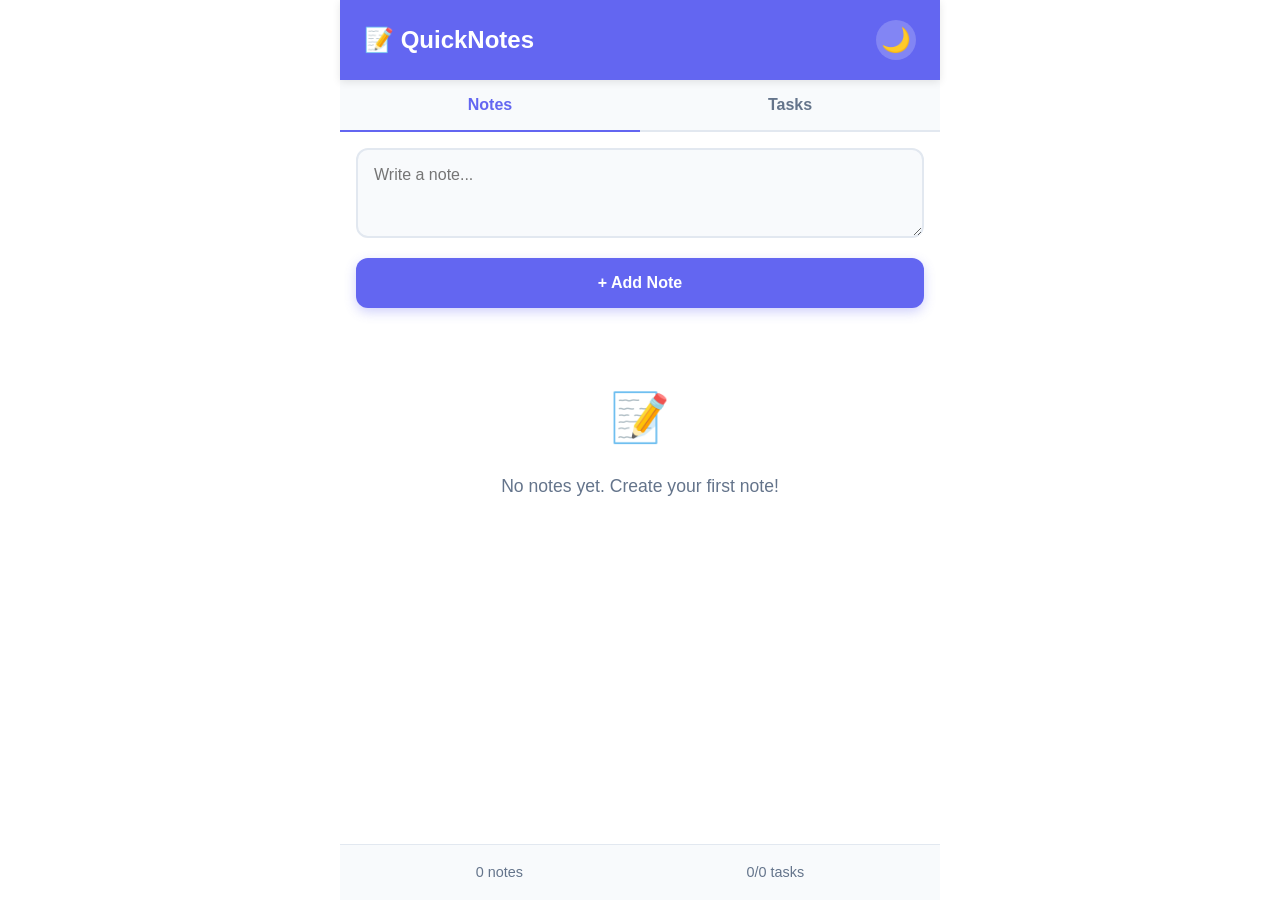
==== index.html @ 8f3486ad "Add QuickNotes mobile web app for iPhone Co-authored-by: ruslangrigorash <grigorashrus@gmail.com>" ====
<!DOCTYPE html>
<html lang="en">
<head>
    <meta charset="UTF-8">
    <meta name="viewport" content="width=device-width, initial-scale=1.0, maximum-scale=1.0, user-scalable=no">
    <meta name="apple-mobile-web-app-capable" content="yes">
    <meta name="apple-mobile-web-app-status-bar-style" content="black-translucent">
    <meta name="theme-color" content="#6366f1">
    <title>QuickNotes</title>
    <link rel="manifest" href="manifest.json">
    <link rel="apple-touch-icon" href="data:image/svg+xml,<svg xmlns='http://www.w3.org/2000/svg' viewBox='0 0 100 100'><rect fill='%236366f1' width='100' height='100' rx='20'/><text y='70' x='50' text-anchor='middle' font-size='60' fill='white'>📝</text></svg>">
    <link rel="stylesheet" href="style.css">
</head>
<body>
    <div class="app-container">
        <header class="app-header">
            <h1>📝 QuickNotes</h1>
            <button class="theme-toggle" id="themeToggle" aria-label="Toggle theme">🌙</button>
        </header>

        <div class="tabs">
            <button class="tab-btn active" data-tab="notes">Notes</button>
            <button class="tab-btn" data-tab="tasks">Tasks</button>
        </div>

        <div class="content-wrapper">
            <!-- Notes Tab -->
            <div class="tab-content active" id="notes-tab">
                <div class="input-section">
                    <textarea 
                        id="noteInput" 
                        placeholder="Write a note..." 
                        rows="3"
                        maxlength="500"
                    ></textarea>
                    <button class="add-btn" id="addNote">+ Add Note</button>
                </div>
                <div class="items-container" id="notesList"></div>
            </div>

            <!-- Tasks Tab -->
            <div class="tab-content" id="tasks-tab">
                <div class="input-section">
                    <input 
                        type="text" 
                        id="taskInput" 
                        placeholder="Add a task..." 
                        maxlength="200"
                    >
                    <button class="add-btn" id="addTask">+ Add Task</button>
                </div>
                <div class="items-container" id="tasksList"></div>
            </div>
        </div>

        <footer class="app-footer">
            <div class="stats">
                <span id="noteCount">0 notes</span>
                <span id="taskCount">0 tasks</span>
            </div>
        </footer>
    </div>

    <script src="script.js"></script>
</body>
</html>
---- style.css ----
:root {
    --primary: #6366f1;
    --primary-dark: #4f46e5;
    --bg: #ffffff;
    --surface: #f8fafc;
    --text: #1e293b;
    --text-secondary: #64748b;
    --border: #e2e8f0;
    --shadow: rgba(0, 0, 0, 0.1);
    --success: #10b981;
    --danger: #ef4444;
}

[data-theme="dark"] {
    --bg: #0f172a;
    --surface: #1e293b;
    --text: #f1f5f9;
    --text-secondary: #94a3b8;
    --border: #334155;
    --shadow: rgba(0, 0, 0, 0.3);
}

* {
    margin: 0;
    padding: 0;
    box-sizing: border-box;
}

body {
    font-family: -apple-system, BlinkMacSystemFont, "Segoe UI", Roboto, "Helvetica Neue", Arial, sans-serif;
    background: var(--bg);
    color: var(--text);
    line-height: 1.6;
    min-height: 100vh;
    transition: background 0.3s ease, color 0.3s ease;
    -webkit-font-smoothing: antialiased;
    overflow-x: hidden;
}

.app-container {
    max-width: 600px;
    margin: 0 auto;
    min-height: 100vh;
    display: flex;
    flex-direction: column;
}

.app-header {
    background: var(--primary);
    color: white;
    padding: 1.25rem 1.5rem;
    display: flex;
    justify-content: space-between;
    align-items: center;
    position: sticky;
    top: 0;
    z-index: 100;
    box-shadow: 0 2px 8px var(--shadow);
}

.app-header h1 {
    font-size: 1.5rem;
    font-weight: 700;
}

.theme-toggle {
    background: rgba(255, 255, 255, 0.2);
    border: none;
    font-size: 1.5rem;
    width: 40px;
    height: 40px;
    border-radius: 50%;
    cursor: pointer;
    transition: all 0.3s ease;
    display: flex;
    align-items: center;
    justify-content: center;
}

.theme-toggle:active {
    transform: scale(0.9);
}

.tabs {
    display: flex;
    background: var(--surface);
    border-bottom: 2px solid var(--border);
    position: sticky;
    top: 66px;
    z-index: 99;
}

.tab-btn {
    flex: 1;
    padding: 1rem;
    border: none;
    background: transparent;
    color: var(--text-secondary);
    font-size: 1rem;
    font-weight: 600;
    cursor: pointer;
    transition: all 0.3s ease;
    position: relative;
}

.tab-btn.active {
    color: var(--primary);
}

.tab-btn.active::after {
    content: '';
    position: absolute;
    bottom: -2px;
    left: 0;
    right: 0;
    height: 2px;
    background: var(--primary);
}

.content-wrapper {
    flex: 1;
    overflow-y: auto;
}

.tab-content {
    display: none;
    padding: 1rem;
    animation: fadeIn 0.3s ease;
}

.tab-content.active {
    display: block;
}

@keyframes fadeIn {
    from {
        opacity: 0;
        transform: translateY(10px);
    }
    to {
        opacity: 1;
        transform: translateY(0);
    }
}

.input-section {
    margin-bottom: 1.5rem;
}

#noteInput,
#taskInput {
    width: 100%;
    padding: 1rem;
    border: 2px solid var(--border);
    border-radius: 12px;
    background: var(--surface);
    color: var(--text);
    font-size: 1rem;
    font-family: inherit;
    transition: all 0.3s ease;
    margin-bottom: 0.75rem;
}

#noteInput {
    resize: vertical;
    min-height: 80px;
}

#noteInput:focus,
#taskInput:focus {
    outline: none;
    border-color: var(--primary);
    box-shadow: 0 0 0 3px rgba(99, 102, 241, 0.1);
}

.add-btn {
    width: 100%;
    padding: 1rem;
    background: var(--primary);
    color: white;
    border: none;
    border-radius: 12px;
    font-size: 1rem;
    font-weight: 600;
    cursor: pointer;
    transition: all 0.3s ease;
    box-shadow: 0 4px 12px rgba(99, 102, 241, 0.3);
}

.add-btn:active {
    transform: scale(0.98);
    background: var(--primary-dark);
}

.items-container {
    display: flex;
    flex-direction: column;
    gap: 0.75rem;
}

.note-item,
.task-item {
    background: var(--surface);
    border: 1px solid var(--border);
    border-radius: 12px;
    padding: 1rem;
    animation: slideIn 0.3s ease;
    position: relative;
    transition: all 0.3s ease;
}

@keyframes slideIn {
    from {
        opacity: 0;
        transform: translateX(-20px);
    }
    to {
        opacity: 1;
        transform: translateX(0);
    }
}

.note-content,
.task-content {
    color: var(--text);
    word-wrap: break-word;
    white-space: pre-wrap;
    margin-bottom: 0.5rem;
}

.task-item {
    display: flex;
    align-items: flex-start;
    gap: 0.75rem;
}

.task-checkbox {
    width: 24px;
    height: 24px;
    margin-top: 2px;
    cursor: pointer;
    accent-color: var(--success);
    flex-shrink: 0;
}

.task-item.completed .task-content {
    text-decoration: line-through;
    opacity: 0.6;
}

.item-footer {
    display: flex;
    justify-content: space-between;
    align-items: center;
    margin-top: 0.5rem;
    padding-top: 0.5rem;
    border-top: 1px solid var(--border);
}

.item-time {
    font-size: 0.75rem;
    color: var(--text-secondary);
}

.delete-btn {
    background: var(--danger);
    color: white;
    border: none;
    padding: 0.4rem 0.75rem;
    border-radius: 6px;
    font-size: 0.85rem;
    cursor: pointer;
    transition: all 0.2s ease;
}

.delete-btn:active {
    transform: scale(0.95);
    opacity: 0.8;
}

.app-footer {
    background: var(--surface);
    border-top: 1px solid var(--border);
    padding: 1rem 1.5rem;
    position: sticky;
    bottom: 0;
}

.stats {
    display: flex;
    justify-content: space-around;
    color: var(--text-secondary);
    font-size: 0.9rem;
    font-weight: 500;
}

.empty-state {
    text-align: center;
    padding: 3rem 1rem;
    color: var(--text-secondary);
}

.empty-state-icon {
    font-size: 3rem;
    margin-bottom: 1rem;
}

.empty-state-text {
    font-size: 1.1rem;
}

@media (max-width: 480px) {
    .app-header h1 {
        font-size: 1.25rem;
    }
    
    .tab-btn {
        padding: 0.875rem;
        font-size: 0.95rem;
    }
}
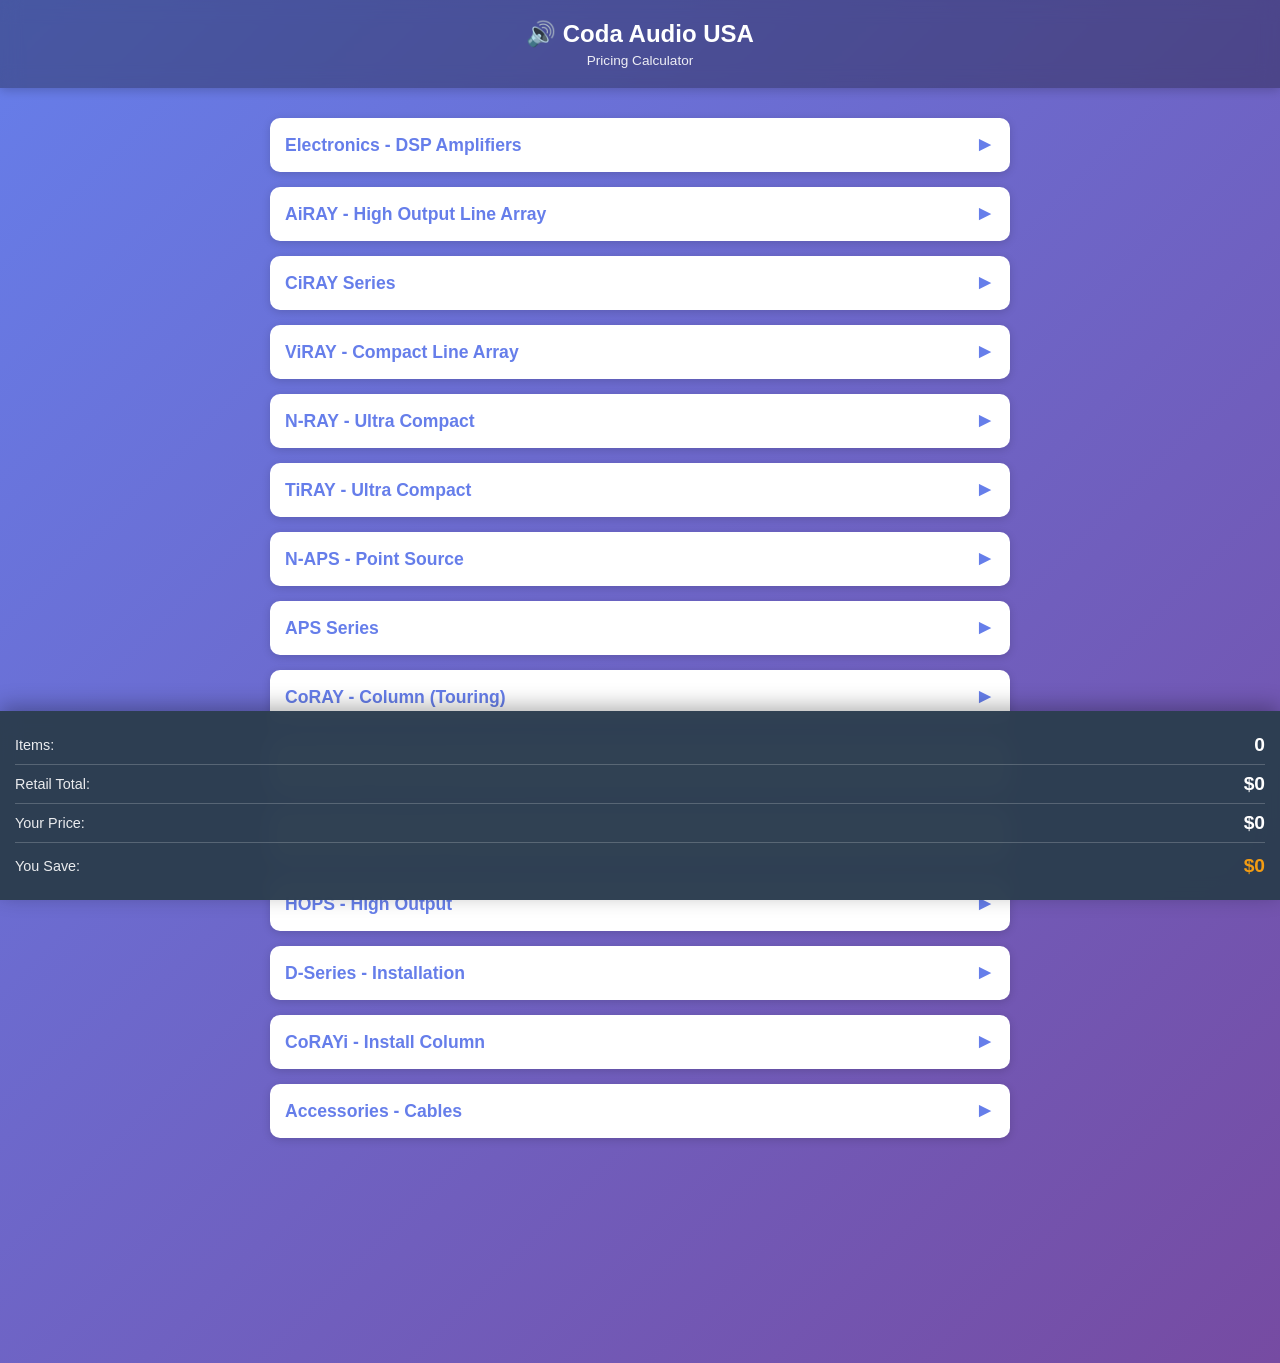
==== commit 2755ef61: "Add mobile-friendly iPhone version of pricing calculator Co-authored-by: ruslangrigorash <grigorashr" ====
--- a/index.html
+++ b/index.html
@@ -3,64 +3,596 @@
 <head>
     <meta charset="UTF-8">
     <meta name="viewport" content="width=device-width, initial-scale=1.0, maximum-scale=1.0, user-scalable=no">
-    <meta name="apple-mobile-web-app-capable" content="yes">
-    <meta name="apple-mobile-web-app-status-bar-style" content="black-translucent">
-    <meta name="theme-color" content="#6366f1">
-    <title>QuickNotes</title>
-    <link rel="manifest" href="manifest.json">
-    <link rel="apple-touch-icon" href="data:image/svg+xml,<svg xmlns='http://www.w3.org/2000/svg' viewBox='0 0 100 100'><rect fill='%236366f1' width='100' height='100' rx='20'/><text y='70' x='50' text-anchor='middle' font-size='60' fill='white'>📝</text></svg>">
-    <link rel="stylesheet" href="style.css">
+    <title>Coda Audio - Pricing Calculator</title>
+    <style>
+        * {
+            margin: 0;
+            padding: 0;
+            box-sizing: border-box;
+            -webkit-tap-highlight-color: transparent;
+        }
+
+        body {
+            font-family: -apple-system, BlinkMacSystemFont, 'Segoe UI', Roboto, Helvetica, Arial, sans-serif;
+            background: linear-gradient(135deg, #667eea 0%, #764ba2 100%);
+            min-height: 100vh;
+            padding-bottom: 180px;
+        }
+
+        .header {
+            background: rgba(0,0,0,0.3);
+            backdrop-filter: blur(10px);
+            color: white;
+            padding: 20px;
+            text-align: center;
+            position: sticky;
+            top: 0;
+            z-index: 100;
+            box-shadow: 0 2px 10px rgba(0,0,0,0.2);
+        }
+
+        .header h1 {
+            font-size: 1.5em;
+            margin-bottom: 5px;
+        }
+
+        .header p {
+            font-size: 0.85em;
+            opacity: 0.9;
+        }
+
+        .content {
+            padding: 15px;
+        }
+
+        .category {
+            margin-bottom: 15px;
+        }
+
+        .category-title {
+            background: white;
+            color: #667eea;
+            padding: 15px;
+            border-radius: 10px;
+            font-size: 1.1em;
+            font-weight: bold;
+            cursor: pointer;
+            display: flex;
+            justify-content: space-between;
+            align-items: center;
+            box-shadow: 0 2px 8px rgba(0,0,0,0.15);
+            margin-bottom: 10px;
+        }
+
+        .category-title:active {
+            transform: scale(0.98);
+        }
+
+        .toggle {
+            font-size: 1.2em;
+            transition: transform 0.3s;
+        }
+
+        .category-title.collapsed .toggle {
+            transform: rotate(-90deg);
+        }
+
+        .products {
+            display: none;
+            gap: 10px;
+        }
+
+        .products.expanded {
+            display: flex;
+            flex-direction: column;
+        }
+
+        .product-card {
+            background: white;
+            border-radius: 10px;
+            padding: 15px;
+            box-shadow: 0 2px 8px rgba(0,0,0,0.1);
+        }
+
+        .product-header {
+            margin-bottom: 12px;
+        }
+
+        .product-code {
+            font-weight: bold;
+            color: #2c3e50;
+            font-size: 1.1em;
+            margin-bottom: 5px;
+        }
+
+        .product-desc {
+            font-size: 0.85em;
+            color: #7f8c8d;
+            line-height: 1.4;
+        }
+
+        .product-retail {
+            font-size: 1.2em;
+            color: #e74c3c;
+            font-weight: bold;
+            margin: 10px 0;
+        }
+
+        .product-controls {
+            display: grid;
+            grid-template-columns: 1fr 1fr;
+            gap: 10px;
+            margin: 15px 0;
+        }
+
+        .control-group {
+            display: flex;
+            flex-direction: column;
+            gap: 5px;
+        }
+
+        .control-label {
+            font-size: 0.85em;
+            color: #7f8c8d;
+            font-weight: 600;
+        }
+
+        input[type="number"] {
+            width: 100%;
+            padding: 12px;
+            border: 2px solid #ddd;
+            border-radius: 8px;
+            font-size: 1.1em;
+            text-align: center;
+        }
+
+        select {
+            width: 100%;
+            padding: 12px;
+            border: 2px solid #ddd;
+            border-radius: 8px;
+            font-size: 1em;
+            background: white;
+            cursor: pointer;
+        }
+
+        .product-totals {
+            border-top: 2px solid #ecf0f1;
+            padding-top: 12px;
+            margin-top: 12px;
+        }
+
+        .total-row {
+            display: flex;
+            justify-content: space-between;
+            align-items: center;
+            margin-bottom: 8px;
+        }
+
+        .total-label {
+            font-size: 0.9em;
+            color: #7f8c8d;
+        }
+
+        .total-value {
+            font-weight: bold;
+            font-size: 1.1em;
+        }
+
+        .total-value.retail {
+            color: #e74c3c;
+        }
+
+        .total-value.my-price {
+            color: #27ae60;
+        }
+
+        .breakdown {
+            font-size: 0.75em;
+            color: #95a5a6;
+            margin-top: 3px;
+        }
+
+        .grand-totals {
+            position: fixed;
+            bottom: 0;
+            left: 0;
+            right: 0;
+            background: rgba(44, 62, 80, 0.98);
+            backdrop-filter: blur(10px);
+            color: white;
+            padding: 15px;
+            box-shadow: 0 -5px 20px rgba(0,0,0,0.3);
+            z-index: 100;
+        }
+
+        .grand-total-row {
+            display: flex;
+            justify-content: space-between;
+            align-items: center;
+            padding: 8px 0;
+            border-bottom: 1px solid rgba(255,255,255,0.2);
+        }
+
+        .grand-total-row:last-child {
+            border-bottom: none;
+            padding-top: 12px;
+        }
+
+        .grand-label {
+            font-size: 0.9em;
+            opacity: 0.9;
+        }
+
+        .grand-value {
+            font-size: 1.2em;
+            font-weight: bold;
+        }
+
+        .savings {
+            color: #f39c12;
+        }
+
+        .hidden {
+            display: none;
+        }
+
+        @media (min-width: 768px) {
+            .content {
+                max-width: 800px;
+                margin: 0 auto;
+                padding: 30px;
+            }
+
+            .product-controls {
+                grid-template-columns: 1fr 1fr 1fr 1fr;
+            }
+        }
+    </style>
 </head>
 <body>
-    <div class="app-container">
-        <header class="app-header">
-            <h1>📝 QuickNotes</h1>
-            <button class="theme-toggle" id="themeToggle" aria-label="Toggle theme">🌙</button>
-        </header>
-
-        <div class="tabs">
-            <button class="tab-btn active" data-tab="notes">Notes</button>
-            <button class="tab-btn" data-tab="tasks">Tasks</button>
+    <div class="header">
+        <h1>🔊 Coda Audio USA</h1>
+        <p>Pricing Calculator</p>
+    </div>
+
+    <div class="content" id="categories"></div>
+
+    <div class="grand-totals">
+        <div class="grand-total-row">
+            <span class="grand-label">Items:</span>
+            <span class="grand-value" id="totalItems">0</span>
         </div>
-
-        <div class="content-wrapper">
-            <!-- Notes Tab -->
-            <div class="tab-content active" id="notes-tab">
-                <div class="input-section">
-                    <textarea 
-                        id="noteInput" 
-                        placeholder="Write a note..." 
-                        rows="3"
-                        maxlength="500"
-                    ></textarea>
-                    <button class="add-btn" id="addNote">+ Add Note</button>
-                </div>
-                <div class="items-container" id="notesList"></div>
-            </div>
-
-            <!-- Tasks Tab -->
-            <div class="tab-content" id="tasks-tab">
-                <div class="input-section">
-                    <input 
-                        type="text" 
-                        id="taskInput" 
-                        placeholder="Add a task..." 
-                        maxlength="200"
-                    >
-                    <button class="add-btn" id="addTask">+ Add Task</button>
-                </div>
-                <div class="items-container" id="tasksList"></div>
-            </div>
+        <div class="grand-total-row">
+            <span class="grand-label">Retail Total:</span>
+            <span class="grand-value retail-price" id="totalRetail">$0</span>
         </div>
-
-        <footer class="app-footer">
-            <div class="stats">
-                <span id="noteCount">0 notes</span>
-                <span id="taskCount">0 tasks</span>
-            </div>
-        </footer>
+        <div class="grand-total-row">
+            <span class="grand-label">Your Price:</span>
+            <span class="grand-value my-price" id="totalMyPrice">$0</span>
+        </div>
+        <div class="grand-total-row">
+            <span class="grand-label">You Save:</span>
+            <span class="grand-value savings" id="totalSavings">$0</span>
+        </div>
     </div>
 
-    <script src="script.js"></script>
+    <script>
+        const products = [
+            {
+                category: "Electronics - DSP Amplifiers",
+                items: [
+                    { code: "LINUS14", desc: '19"/2U 4-in/4-out loudspeaker management power amplifier 4x 3500 W', price: 14365, hasColor: false },
+                    { code: "LINUS14D", desc: '19"/2U 4-in/4-out with Dante module', price: 14910, hasColor: false },
+                    { code: "LINUS12C", desc: '19"/2U 4-in/4-out power amplifier 4x 3000W', price: 10615, hasColor: false },
+                    { code: "LINUS6.4i-D", desc: '19"/1U 4x 1500W with DANTE redundant', price: 4620, hasColor: false },
+                    { code: "LINUS6.4i", desc: '19"/1U 4x 1500W', price: 3745, hasColor: false }
+                ]
+            },
+            {
+                category: "AiRAY - High Output Line Array",
+                items: [
+                    { code: "AiRAY 120°", desc: '3-way bi-amp line array, 2x12" + 2x6" MF/HF, 90°', price: 12870, hasColor: true },
+                    { code: "AiRAY 90°", desc: '3-way bi-amp line array, 2x12" + 2x6" MF/HF, 120°', price: 12870, hasColor: true },
+                    { code: "SC2-F", desc: 'Sensor controlled LF extension, 2450W, 2x15"', price: 8160, hasColor: true },
+                    { code: "SCV-F", desc: 'Sensor controlled subwoofer, 1500W, 18"', price: 5335, hasColor: true },
+                    { code: "SCP", desc: 'Sensor controlled subwoofer, 3000W, 2x18"', price: 7125, hasColor: true },
+                    { code: "SCP-F", desc: 'SCP Subwoofer with flying hardware', price: 8645, hasColor: true }
+                ]
+            },
+            {
+                category: "CiRAY Series",
+                items: [
+                    { code: "CiRAY", desc: '3-way passive, 2x10" + 8.75" MF/HF, 1400W', price: 9880, hasColor: true }
+                ]
+            },
+            {
+                category: "ViRAY - Compact Line Array",
+                items: [
+                    { code: "ViRAY", desc: 'Compact 3-way bi-amp, 600W + 150W, 2x8" + 8" coaxial', price: 6875, hasColor: true }
+                ]
+            },
+            {
+                category: "N-RAY - Ultra Compact",
+                items: [
+                    { code: "N-RAY 90", desc: '3-way passive, 2x6.5" + 6" DDP, 1000W, 90°', price: 5615, hasColor: true },
+                    { code: "N-RAY 120", desc: '3-way passive, 2x6.5" + 6" DDP, 1000W, 120°', price: 5615, hasColor: true },
+                    { code: "SCN-F", desc: 'Compact 15" sensor bass extension, 1500W', price: 4905, hasColor: true }
+                ]
+            },
+            {
+                category: "TiRAY - Ultra Compact",
+                items: [
+                    { code: "TiRAY", desc: 'Ultra compact 2-way passive, 300W, 2x5" + 5" HF', price: 3300, hasColor: true },
+                    { code: "TiLOW", desc: 'LF extension for TiRAY, 1000W, 12"', price: 2845, hasColor: true },
+                    { code: "U4-Sub", desc: 'High output subwoofer, 2500W, 2x18"', price: 4825, hasColor: true }
+                ]
+            },
+            {
+                category: "N-APS - Point Source",
+                items: [
+                    { code: "N-APS 60", desc: '2-way passive, 2x6.5" + 6", 1000W, 60°x20°', price: 4095, hasColor: true },
+                    { code: "N-APS 90", desc: '2-way passive, 2x6.5" + 6", 1000W, 90°x20°', price: 4095, hasColor: true },
+                    { code: "N-APS 120", desc: '2-way passive, 2x6.5" + 6", 1000W, 120°x20°', price: 4095, hasColor: true },
+                    { code: "N-SUB", desc: 'Subwoofer for N-APS, 1500W, 15"', price: 3740, hasColor: true }
+                ]
+            },
+            {
+                category: "APS Series",
+                items: [
+                    { code: "APS-Pro-D", desc: '3-way passive, 2x10" + 8.75", 1400W, 90°x10°', price: 7495, hasColor: true },
+                    { code: "APS-Pro-S", desc: '3-way passive, 2x10" + 9", 1400W, 90°x30°', price: 7495, hasColor: true },
+                    { code: "APS", desc: '3-way passive, 2x10" + 9", 1200W, 90°x20°', price: 6930, hasColor: true },
+                    { code: "APS-SUB", desc: 'Subwoofer for APS, 1250W, 18"', price: 4275, hasColor: true }
+                ]
+            },
+            {
+                category: "CoRAY - Column (Touring)",
+                items: [
+                    { code: "CoRAY4", desc: '2-way column, 700W, 4x5" / 2x4", 120° 60° 90°', price: 4960, hasColor: true },
+                    { code: "CoRAY4L", desc: 'Low/Mid extension, 700W, 4x5"', price: 3120, hasColor: true },
+                    { code: "U12", desc: 'Compact sub, 800W, 12"', price: 2315, hasColor: true },
+                    { code: "U15", desc: 'Compact sub, 1000W, 15"', price: 2490, hasColor: true },
+                    { code: "G18-SUB", desc: 'Extended LF sub, 1200W, 18"', price: 3020, hasColor: true }
+                ]
+            },
+            {
+                category: "CUE - Stage Monitors",
+                items: [
+                    { code: "CUE ONE", desc: '3-way monitor, 2000W, 2x12" + 1.4"', price: 4945, hasColor: true },
+                    { code: "CUE TWO", desc: '3-way monitor, 1000W, 15" + 1.4"', price: 3955, hasColor: true },
+                    { code: "CUE FOUR", desc: '3-way compact monitor, 500W, 2x8" + 1.4"', price: 3225, hasColor: true }
+                ]
+            },
+            {
+                category: "G-Series - Full Range",
+                items: [
+                    { code: "G308-Pro", desc: '2-way, 220W, 8" / 1", 90°', price: 1520, hasColor: true },
+                    { code: "G308", desc: '2-way install, 220W, 8" / 1", 90°', price: 1280, hasColor: true },
+                    { code: "G512-Pro", desc: '2-way, 600W, 12" / 1", 90°x60°', price: 2365, hasColor: true },
+                    { code: "G515-Pro", desc: '2-way, 600W, 15" / 1", 90°x60°', price: 2670, hasColor: true },
+                    { code: "G712-Pro", desc: '3-way, 1000W, 12" / 1.4" coax', price: 3675, hasColor: true },
+                    { code: "G715-Pro", desc: '3-way, 1000W, 15" / 1.4" coax', price: 3875, hasColor: true },
+                    { code: "G15-SUB", desc: 'Compact sub, 1200W, 15"', price: 2590, hasColor: true }
+                ]
+            },
+            {
+                category: "HOPS - High Output",
+                items: [
+                    { code: "HOPS12i-Pro 96", desc: 'Install 3-way, 2000W, 90°x60°, 2x12"', price: 5985, hasColor: true },
+                    { code: "HOPS12i-Pro 64", desc: 'Install 3-way, 2000W, 60°x40°, 2x12"', price: 5985, hasColor: true },
+                    { code: "HOPS12T-Pro 96", desc: 'Touring 3-way, 2000W, 90°x60°, 2x12"', price: 6595, hasColor: true },
+                    { code: "HOPS12T-Pro 64", desc: 'Touring 3-way, 2000W, 60°x40°, 2x12"', price: 6595, hasColor: true },
+                    { code: "HOPS10i-Pro", desc: 'Install 3-way, 1400W, 80°x50°, 2x10"', price: 5000, hasColor: true },
+                    { code: "HOPS10T-Pro", desc: 'Touring 3-way, 1400W, 80°x50°, 2x10"', price: 5625, hasColor: true },
+                    { code: "HOPS7-Pro 85", desc: 'Compact 2-way, 1000W, 80°x50°', price: 3745, hasColor: true },
+                    { code: "HOPS7-Pro 126", desc: 'Compact 2-way, 1000W, 120°x60°', price: 3745, hasColor: true },
+                    { code: "HOPS8T", desc: 'Touring dual 8" coaxial, 450W', price: 2135, hasColor: true },
+                    { code: "HOPS8i", desc: 'Install dual 8" coaxial, 450W', price: 1780, hasColor: true },
+                    { code: "HOPS5", desc: 'Dual 5" coaxial, 300W', price: 1555, hasColor: true }
+                ]
+            },
+            {
+                category: "D-Series - Installation",
+                items: [
+                    { code: "D5-Cube", desc: '2-way coaxial, 125W, 5" / 1"', price: 900, hasColor: true },
+                    { code: "D5-Tube", desc: '2-way coaxial, 125W, 5" / 1", aluminum', price: 955, hasColor: true },
+                    { code: "D5-Ceiling", desc: '2-way ceiling, 125W, 5" / 1"', price: 955, hasColor: true },
+                    { code: "D8", desc: '2-way coaxial, 250W, 8" / 1"', price: 1370, hasColor: true },
+                    { code: "D12", desc: '2-way coaxial, 600W, 12" / 1.75"', price: 2015, hasColor: true },
+                    { code: "D20", desc: '3-way, 1000W, 8" / 1.75" + 12"', price: 3030, hasColor: true }
+                ]
+            },
+            {
+                category: "CoRAYi - Install Column",
+                items: [
+                    { code: "CoRAY4i", desc: '2-way install column, 700W, 4x5" / 2x4"', price: 4240, hasColor: true },
+                    { code: "CoRAY4Li", desc: 'Low/Mid extension, 700W, 4x5"', price: 2400, hasColor: true },
+                    { code: "U12i", desc: 'Slim wall sub, 800W, 12"', price: 2315, hasColor: true }
+                ]
+            },
+            {
+                category: "Accessories - Cables",
+                items: [
+                    { code: "CAHSCP-10", desc: 'Hybrid speaker/sensor cable, 10m', price: 890, hasColor: false },
+                    { code: "CAHSCP-20", desc: 'Hybrid speaker/sensor cable, 20m', price: 1245, hasColor: false },
+                    { code: "CAL4SP-1.5", desc: '4-pole speaker cable, 1.5m', price: 130, hasColor: false },
+                    { code: "CAL4SP-10", desc: '4-pole speaker cable, 10m', price: 540, hasColor: false },
+                    { code: "CAL4SP-20", desc: '4-pole speaker cable, 20m', price: 650, hasColor: false }
+                ]
+            }
+        ];
+
+        function calculatePrices(retailPrice, quantity, color) {
+            if (quantity === 0) {
+                return { retailTotal: 0, myTotal: 0 };
+            }
+
+            let paintCost = 0;
+            if (color === 'white') {
+                paintCost = retailPrice * 0.05;
+            } else if (color === 'custom') {
+                paintCost = retailPrice * 0.10;
+            }
+
+            const myBasePrice = retailPrice * 0.65;
+            const importFee = myBasePrice * 0.09;
+
+            const retailTotal = (retailPrice + paintCost + importFee) * quantity;
+            const myTotal = (myBasePrice + paintCost + importFee) * quantity;
+
+            return { 
+                retailTotal, 
+                myTotal,
+                breakdown: {
+                    retail: retailPrice,
+                    paint: paintCost,
+                    myBase: myBasePrice,
+                    import: importFee,
+                    quantity: quantity
+                }
+            };
+        }
+
+        function renderProducts() {
+            const categoriesDiv = document.getElementById('categories');
+            categoriesDiv.innerHTML = '';
+
+            products.forEach((category, catIndex) => {
+                const categoryDiv = document.createElement('div');
+                categoryDiv.className = 'category';
+
+                const categoryTitle = document.createElement('div');
+                categoryTitle.className = 'category-title collapsed';
+                categoryTitle.innerHTML = `
+                    <span>${category.category}</span>
+                    <span class="toggle">▼</span>
+                `;
+                categoryTitle.onclick = () => toggleCategory(catIndex);
+
+                const productsDiv = document.createElement('div');
+                productsDiv.className = 'products';
+                productsDiv.id = `category-${catIndex}`;
+
+                category.items.forEach((item, itemIndex) => {
+                    const card = document.createElement('div');
+                    card.className = 'product-card';
+
+                    const colorControl = item.hasColor ? `
+                        <div class="control-group">
+                            <label class="control-label">Color</label>
+                            <select id="color-${catIndex}-${itemIndex}" onchange="updateTotals()">
+                                <option value="black">Black</option>
+                                <option value="white">White +5%</option>
+                                <option value="custom">Custom +10%</option>
+                            </select>
+                        </div>
+                    ` : '';
+
+                    card.innerHTML = `
+                        <div class="product-header">
+                            <div class="product-code">${item.code}</div>
+                            <div class="product-desc">${item.desc}</div>
+                            <div class="product-retail">$${item.price.toLocaleString()}</div>
+                        </div>
+                        
+                        <div class="product-controls">
+                            <div class="control-group">
+                                <label class="control-label">Quantity</label>
+                                <input type="number" id="qty-${catIndex}-${itemIndex}" min="0" value="0" onchange="updateTotals()">
+                            </div>
+                            ${colorControl}
+                        </div>
+
+                        <div class="product-totals" id="totals-${catIndex}-${itemIndex}" style="display:none;">
+                            <div class="total-row">
+                                <span class="total-label">Retail Total:</span>
+                                <span class="total-value retail" id="retail-${catIndex}-${itemIndex}">$0</span>
+                            </div>
+                            <div class="breakdown" id="breakdown-retail-${catIndex}-${itemIndex}"></div>
+                            
+                            <div class="total-row" style="margin-top:8px;">
+                                <span class="total-label">Your Price:</span>
+                                <span class="total-value my-price" id="my-${catIndex}-${itemIndex}">$0</span>
+                            </div>
+                            <div class="breakdown" id="breakdown-my-${catIndex}-${itemIndex}"></div>
+                        </div>
+                    `;
+
+                    productsDiv.appendChild(card);
+                });
+
+                categoryDiv.appendChild(categoryTitle);
+                categoryDiv.appendChild(productsDiv);
+                categoriesDiv.appendChild(categoryDiv);
+            });
+        }
+
+        function toggleCategory(index) {
+            const categoryContent = document.getElementById(`category-${index}`);
+            const categoryTitle = document.querySelectorAll('.category-title')[index];
+            
+            if (categoryContent.classList.contains('expanded')) {
+                categoryContent.classList.remove('expanded');
+                categoryTitle.classList.add('collapsed');
+            } else {
+                categoryContent.classList.add('expanded');
+                categoryTitle.classList.remove('collapsed');
+            }
+        }
+
+        function updateTotals() {
+            let totalItems = 0;
+            let totalRetail = 0;
+            let totalMyPrice = 0;
+
+            products.forEach((category, catIndex) => {
+                category.items.forEach((item, itemIndex) => {
+                    const qtyInput = document.getElementById(`qty-${catIndex}-${itemIndex}`);
+                    const colorSelect = document.getElementById(`color-${catIndex}-${itemIndex}`);
+                    
+                    const quantity = parseInt(qtyInput.value) || 0;
+                    const color = colorSelect ? colorSelect.value : 'black';
+
+                    const prices = calculatePrices(item.price, quantity, color);
+                    const totalsDiv = document.getElementById(`totals-${catIndex}-${itemIndex}`);
+
+                    if (quantity > 0) {
+                        totalsDiv.style.display = 'block';
+                        
+                        document.getElementById(`retail-${catIndex}-${itemIndex}`).textContent = 
+                            `$${prices.retailTotal.toLocaleString('en-US', { minimumFractionDigits: 2, maximumFractionDigits: 2 })}`;
+                        document.getElementById(`my-${catIndex}-${itemIndex}`).textContent = 
+                            `$${prices.myTotal.toLocaleString('en-US', { minimumFractionDigits: 2, maximumFractionDigits: 2 })}`;
+
+                        const bd = prices.breakdown;
+                        let paintText = bd.paint > 0 ? `+ Paint $${bd.paint.toFixed(0)} ` : '';
+                        document.getElementById(`breakdown-retail-${catIndex}-${itemIndex}`).textContent = 
+                            `$${bd.retail} ${paintText}+ Import $${bd.import.toFixed(0)} × ${bd.quantity}`;
+                        document.getElementById(`breakdown-my-${catIndex}-${itemIndex}`).textContent = 
+                            `$${bd.myBase.toFixed(0)} ${paintText}+ Import $${bd.import.toFixed(0)} × ${bd.quantity}`;
+                    } else {
+                        totalsDiv.style.display = 'none';
+                    }
+
+                    totalItems += quantity;
+                    totalRetail += prices.retailTotal;
+                    totalMyPrice += prices.myTotal;
+                });
+            });
+
+            document.getElementById('totalItems').textContent = totalItems;
+            document.getElementById('totalRetail').textContent = 
+                `$${totalRetail.toLocaleString('en-US', { minimumFractionDigits: 0, maximumFractionDigits: 0 })}`;
+            document.getElementById('totalMyPrice').textContent = 
+                `$${totalMyPrice.toLocaleString('en-US', { minimumFractionDigits: 0, maximumFractionDigits: 0 })}`;
+            document.getElementById('totalSavings').textContent = 
+                `$${(totalRetail - totalMyPrice).toLocaleString('en-US', { minimumFractionDigits: 0, maximumFractionDigits: 0 })}`;
+        }
+
+        // Initialize
+        renderProducts();
+        updateTotals();
+    </script>
 </body>
-</html>
+</html>
